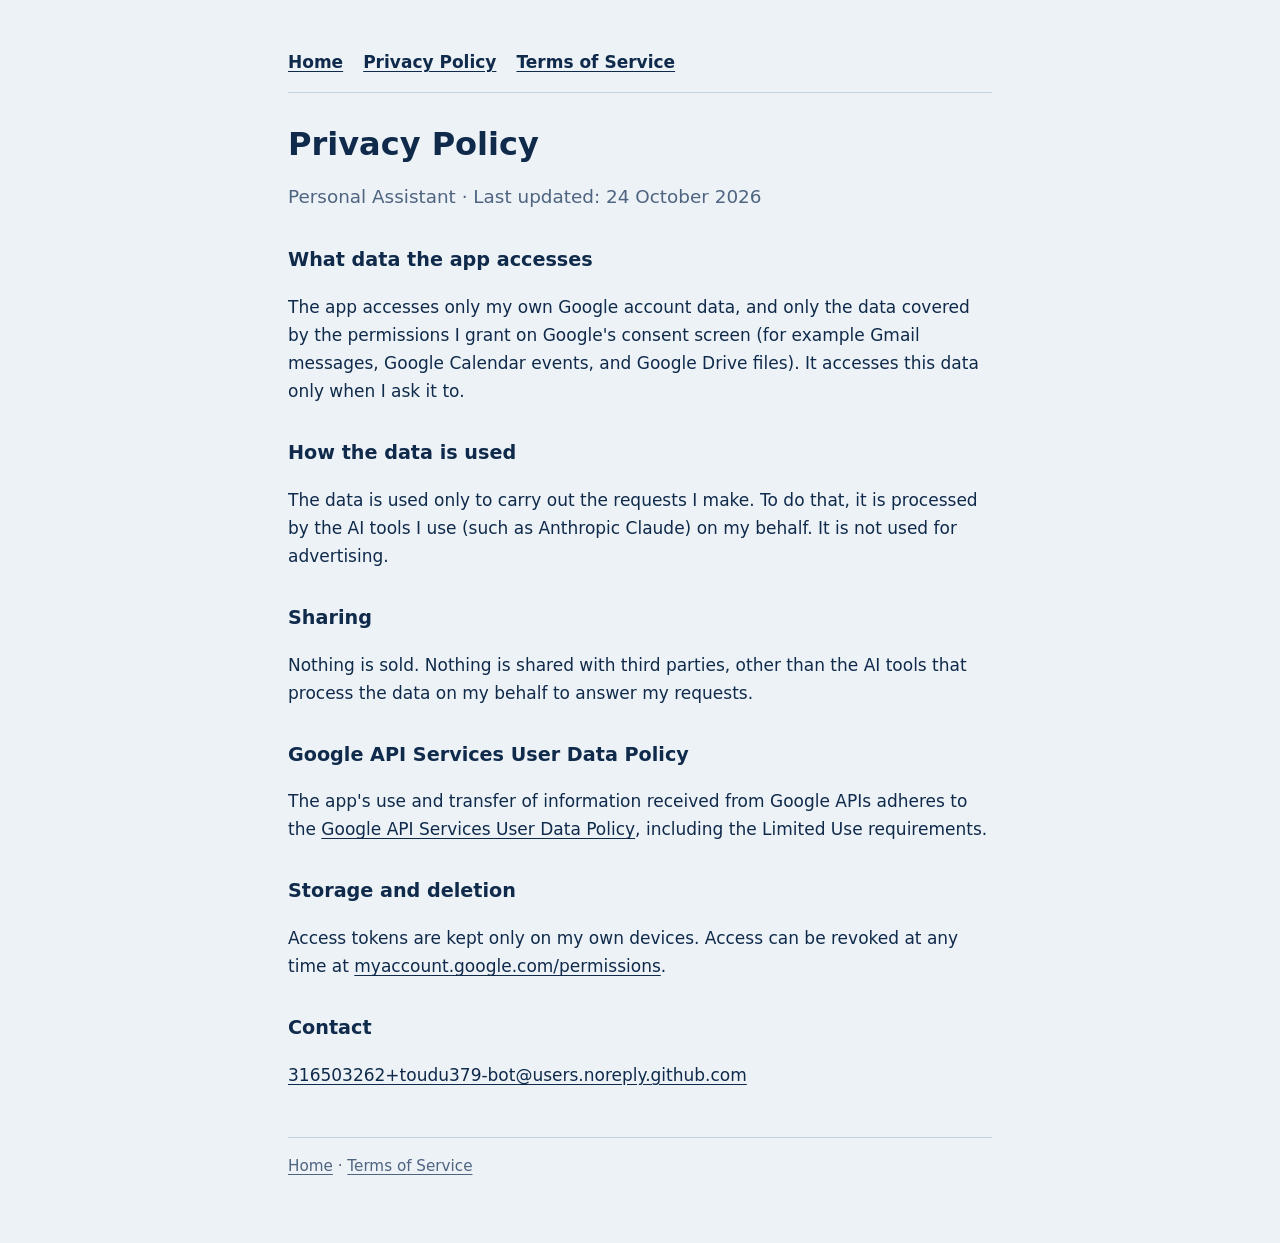
==== privacy.html @ 4992a232 "Add home, privacy and terms pages Co-Authored-By: Claude Opus 5.5 <noreply@anthropic.com>" ====
<!DOCTYPE html>
<html lang="en">
<head>
  <meta charset="utf-8">
  <meta name="viewport" content="width=device-width, initial-scale=1">
  <title>Privacy Policy</title>
  <meta name="description" content="How the Personal Assistant app accesses and uses Google user data.">
  <link rel="stylesheet" href="style.css">
</head>
<body>
<main>
  <nav><a href="/">Home</a><a href="/privacy.html">Privacy Policy</a><a href="/terms.html">Terms of Service</a></nav>
  <h1>Privacy Policy</h1>
  <p class="lede">Personal Assistant · Last updated: 24 October 2026</p>

  <h2>What data the app accesses</h2>
  <p>The app accesses only my own Google account data, and only the data covered by the permissions I grant on Google's consent screen (for example Gmail messages, Google Calendar events, and Google Drive files). It accesses this data only when I ask it to.</p>

  <h2>How the data is used</h2>
  <p>The data is used only to carry out the requests I make. To do that, it is processed by the AI tools I use (such as Anthropic Claude) on my behalf. It is not used for advertising.</p>

  <h2>Sharing</h2>
  <p>Nothing is sold. Nothing is shared with third parties, other than the AI tools that process the data on my behalf to answer my requests.</p>

  <h2>Google API Services User Data Policy</h2>
  <p>The app's use and transfer of information received from Google APIs adheres to the <a href="https://developers.google.com/terms/api-services-user-data-policy">Google API Services User Data Policy</a>, including the Limited Use requirements.</p>

  <h2>Storage and deletion</h2>
  <p>Access tokens are kept only on my own devices. Access can be revoked at any time at <a href="https://myaccount.google.com/permissions">myaccount.google.com/permissions</a>.</p>

  <h2>Contact</h2>
  <p><a href="mailto:316503262+toudu379-bot@users.noreply.github.com">316503262+toudu379-bot@users.noreply.github.com</a></p>

  <footer><a href="/">Home</a> · <a href="/terms.html">Terms of Service</a></footer>
</main>
</body>
</html>
---- style.css ----
:root{--bg:#EDF2F7;--ink:#0F2A4A;--soft:#4E6480;--line:#C3D1E0;color-scheme:light}
@media (prefers-color-scheme:dark){:root{--bg:#0E2A47;--ink:#E6EEF7;--soft:#9DB3CB;--line:#1D4168;color-scheme:dark}}
*{box-sizing:border-box}
body{margin:0;background:var(--bg);color:var(--ink);font:1.0625rem/1.65 system-ui,-apple-system,"Segoe UI",sans-serif}
main{max-width:46rem;margin:0 auto;padding:3rem 16px 4rem}
h1{font-size:2rem;line-height:1.2;margin:0 0 .5rem}
h2{font-size:1.2rem;margin:2rem 0 .5rem}
.lede{color:var(--soft);font-size:1.15rem}
a{color:inherit;text-underline-offset:3px;overflow-wrap:anywhere}
nav{display:flex;flex-wrap:wrap;gap:1.25rem;border-bottom:1px solid var(--line);padding-bottom:1rem;margin-bottom:2rem;font-weight:600}
footer{border-top:1px solid var(--line);margin-top:3rem;padding-top:1rem;color:var(--soft);font-size:.95rem}
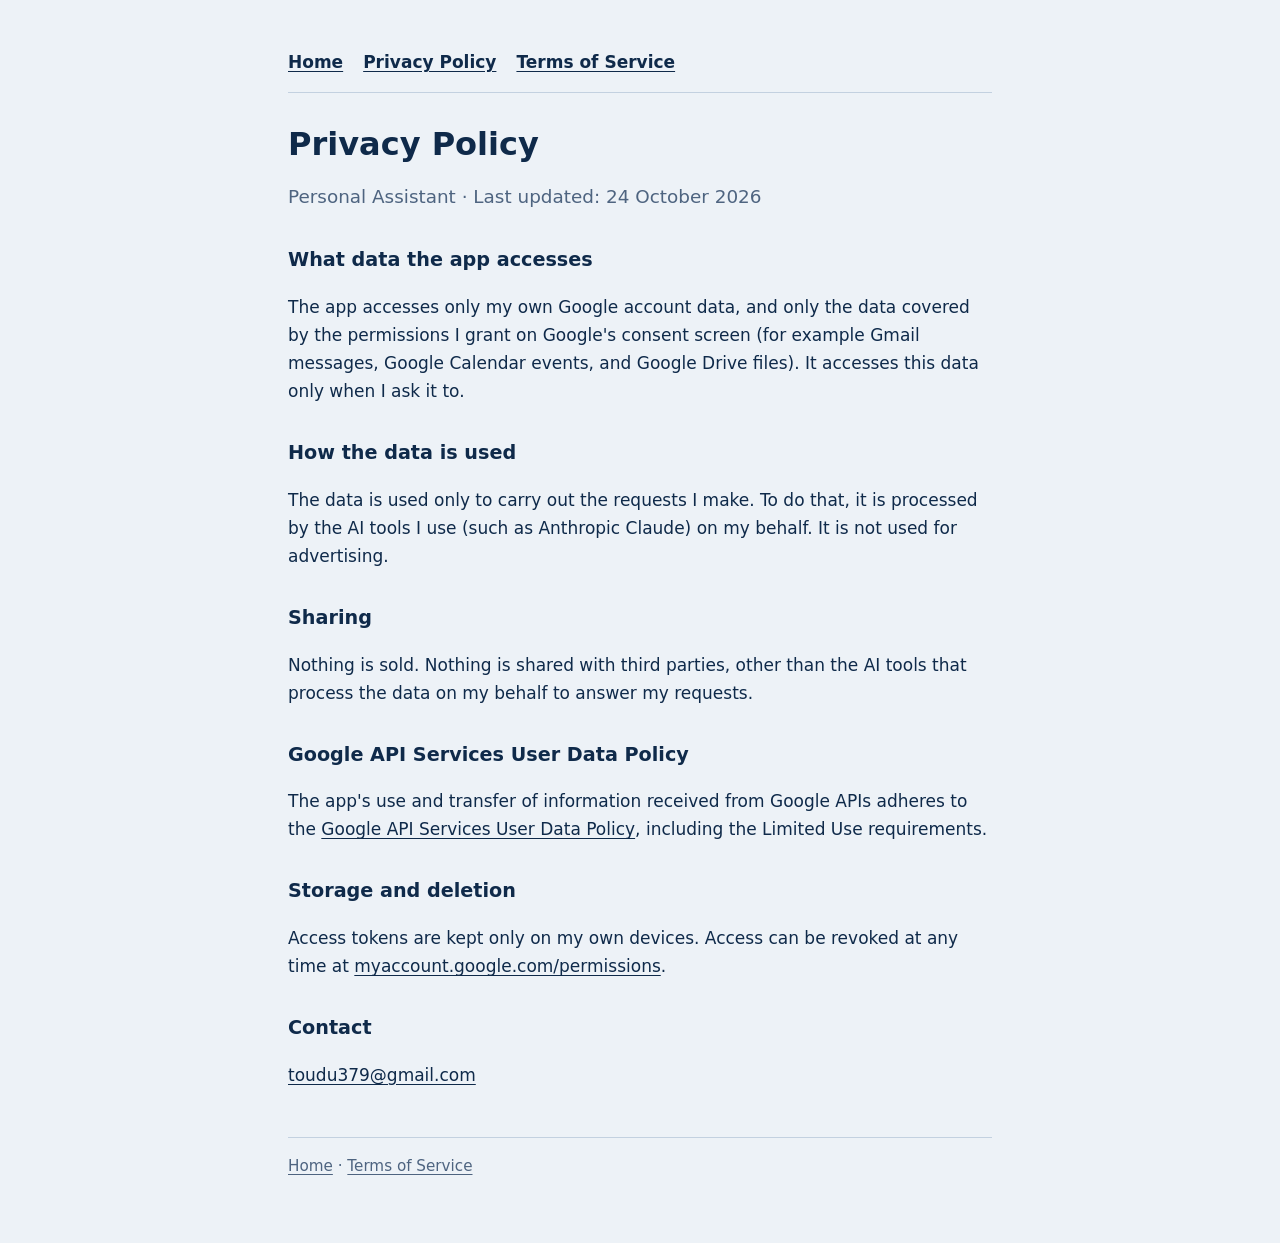
==== commit bef987de: "Use toudu379@gmail.com as contact email Co-Authored-By: Claude Opus 5.5 <noreply@anthropic.com>" ====
--- a/privacy.html
+++ b/privacy.html
@@ -29,7 +29,7 @@
   <p>Access tokens are kept only on my own devices. Access can be revoked at any time at <a href="https://myaccount.google.com/permissions">myaccount.google.com/permissions</a>.</p>
 
   <h2>Contact</h2>
-  <p><a href="mailto:316503262+toudu379-bot@users.noreply.github.com">316503262+toudu379-bot@users.noreply.github.com</a></p>
+  <p><a href="mailto:toudu379@gmail.com">toudu379@gmail.com</a></p>
 
   <footer><a href="/">Home</a> · <a href="/terms.html">Terms of Service</a></footer>
 </main>
